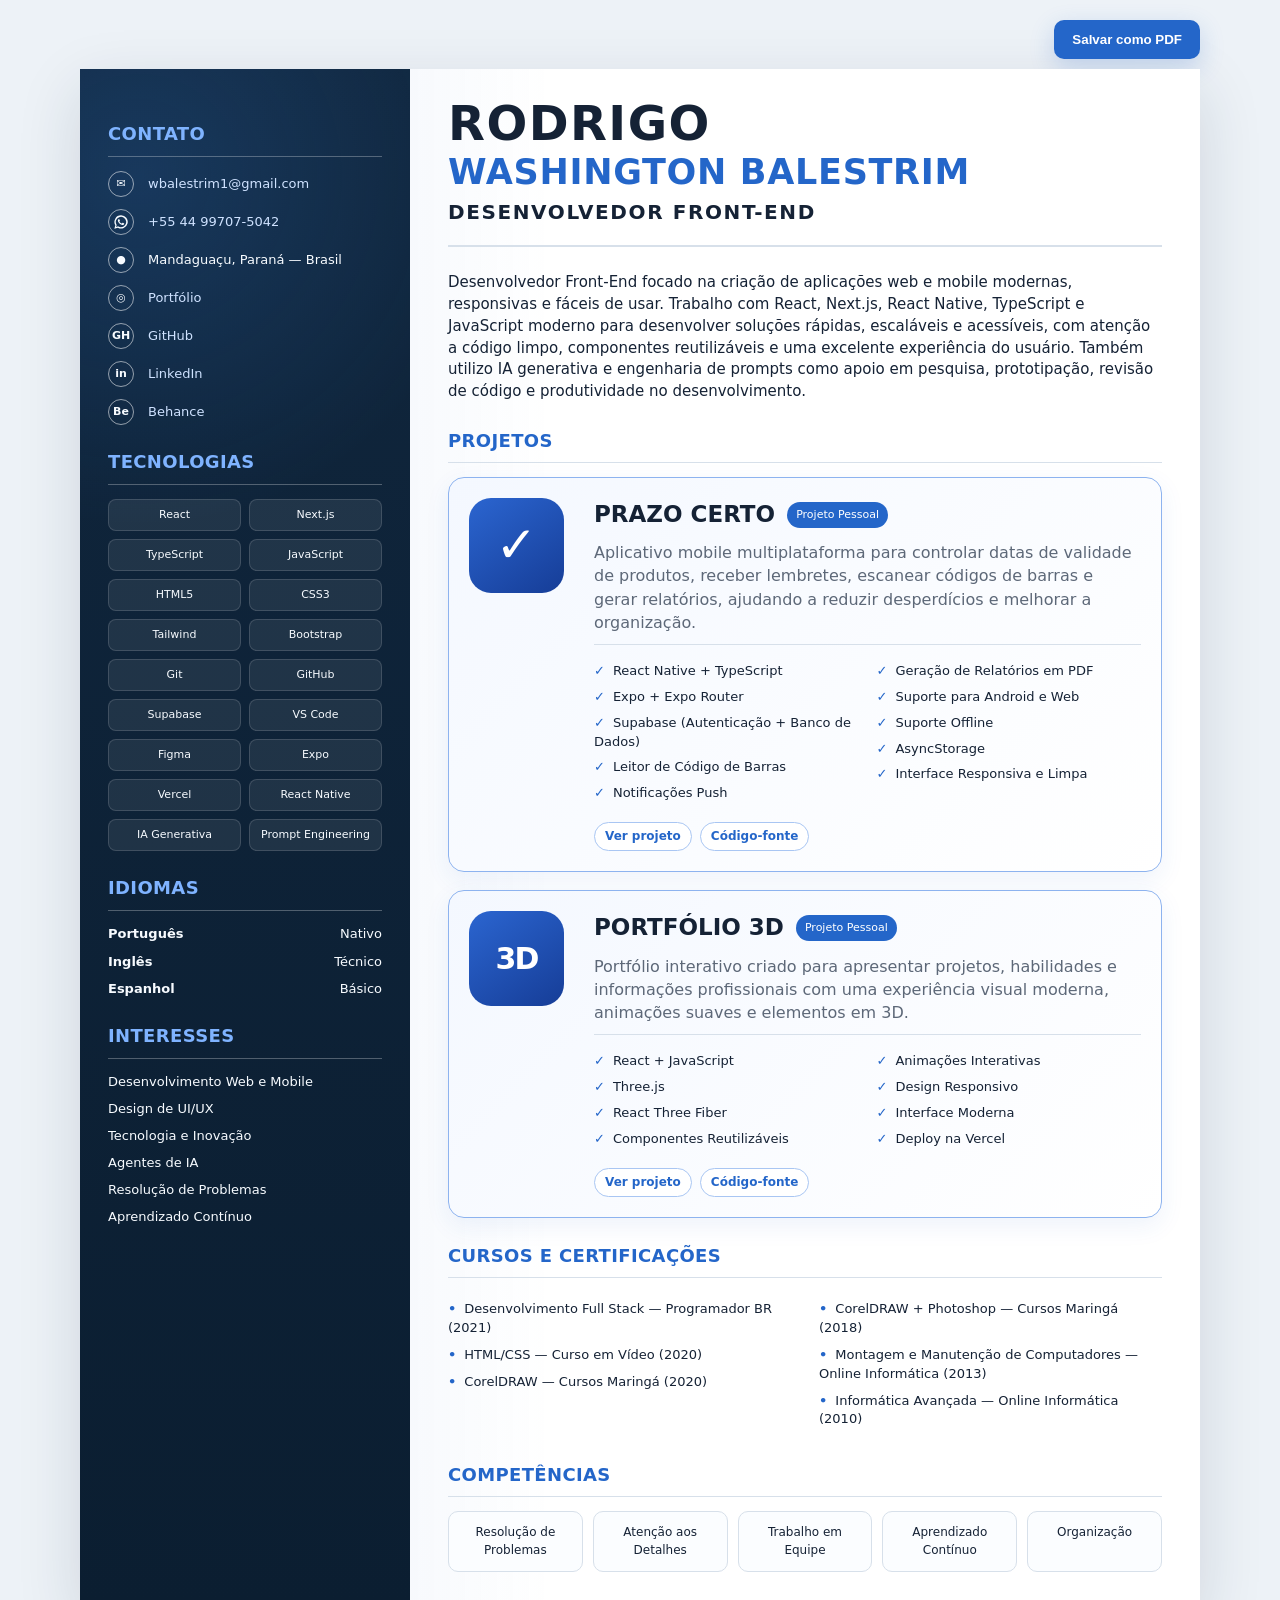
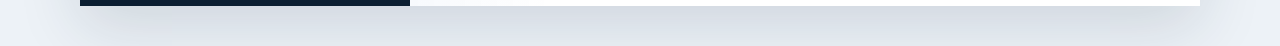
==== index-ptbr.html @ c4f9ded7 "Fit Portuguese resume within A4" ====
<!DOCTYPE html>
<html lang="pt-BR">
<head>
  <meta charset="UTF-8" />
  <meta name="viewport" content="width=device-width, initial-scale=1.0" />
  <meta name="description" content="Currículo de Rodrigo Washington Balestrim - Desenvolvedor Front-End" />
  <title>Rodrigo Balestrim | Desenvolvedor Front-End</title>
  <link rel="stylesheet" href="style.css?v=20260803-3" />
</head>
<body class="pt-br">
  <div class="toolbar no-print">
    <button id="printBtn" type="button" aria-label="Salvar currículo em PDF">
      Salvar como PDF
    </button>
  </div>

  <main class="resume" id="resume">
    <aside class="sidebar">
      <section class="side-section">
        <h2>Contato</h2>
        <ul class="contact-list">
          <li>
            <span class="icon">✉</span>
            <a href="mailto:wbalestrim1@gmail.com">wbalestrim1@gmail.com</a>
          </li>
          <li>
            <a class="icon whatsapp-icon" href="https://wa.me/5544997075042" target="_blank" rel="noopener noreferrer" aria-label="Conversar pelo WhatsApp"><svg viewBox="0 0 24 24" aria-hidden="true"><path d="M12 2a9.84 9.84 0 0 0-8.45 14.88L2 22l5.25-1.5A9.91 9.91 0 1 0 12 2Zm0 17.8a7.8 7.8 0 0 1-3.98-1.08l-.29-.17-3.11.89.91-3.03-.19-.3A7.8 7.8 0 1 1 12 19.8Zm4.28-5.84c-.23-.12-1.39-.69-1.61-.76-.21-.08-.37-.12-.52.12-.16.23-.61.76-.75.92-.13.16-.27.18-.5.06-.24-.12-.99-.36-1.88-1.16a7.05 7.05 0 0 1-1.3-1.61c-.14-.24-.02-.36.1-.48.11-.1.24-.27.35-.41.12-.14.16-.24.24-.4.08-.15.04-.29-.02-.4-.06-.12-.53-1.27-.72-1.74-.19-.46-.38-.4-.52-.41h-.45c-.16 0-.41.06-.63.29-.21.23-.82.8-.82 1.95s.84 2.26.95 2.42c.12.16 1.65 2.52 4 3.54.56.24 1 .39 1.34.5.56.18 1.07.15 1.47.09.45-.07 1.39-.57 1.59-1.12.19-.55.19-1.02.13-1.12-.05-.1-.21-.16-.45-.28Z"/></svg></a>
            <a href="https://wa.me/5544997075042" target="_blank" rel="noopener noreferrer">+55 44 99707-5042</a>
          </li>
          <li>
            <span class="icon">●</span>
            <span>Mandaguaçu, Paraná — Brasil</span>
          </li>
          <li>
            <span class="icon">◎</span>
            <a href="https://portfolio-3d-eight-nu.vercel.app" target="_blank" rel="noopener noreferrer">Portfólio</a>
          </li>
          <li>
            <span class="icon">GH</span>
            <a href="https://github.com/RodrigoBalestrim" target="_blank" rel="noopener noreferrer">GitHub</a>
          </li>
          <li>
            <span class="icon">in</span>
            <a href="https://linkedin.com/in/rodrigo-balestrim" target="_blank" rel="noopener noreferrer">LinkedIn</a>
          </li>
          <li>
            <span class="icon">Be</span>
            <a href="https://behance.net/rodrigobalestr1" target="_blank" rel="noopener noreferrer">Behance</a>
          </li>
        </ul>
      </section>

      <section class="side-section">
        <h2>Tecnologias</h2>
        <div class="tech-grid">
          <span>React</span><span>Next.js</span><span>TypeScript</span><span>JavaScript</span>
          <span>HTML5</span><span>CSS3</span><span>Tailwind</span><span>Bootstrap</span>
          <span>Git</span><span>GitHub</span><span>Supabase</span><span>VS Code</span>
          <span>Figma</span><span>Expo</span><span>Vercel</span><span>React Native</span>
          <span>IA Generativa</span><span>Prompt Engineering</span>
        </div>
      </section>

      <section class="side-section compact">
        <h2>Idiomas</h2>
        <p><strong>Português</strong><span>Nativo</span></p>
        <p><strong>Inglês</strong><span>Técnico</span></p>
        <p><strong>Espanhol</strong><span>Básico</span></p>
      </section>

      <section class="side-section compact">
        <h2>Interesses</h2>
        <ul class="plain-list">
          <li>Desenvolvimento Web e Mobile</li>
          <li>Design de UI/UX</li>
          <li>Tecnologia e Inovação</li>
          <li>Agentes de IA</li>
          <li>Resolução de Problemas</li>
          <li>Aprendizado Contínuo</li>
        </ul>
      </section>
    </aside>

    <section class="content">
      <header class="hero">
        <p class="first-name">RODRIGO</p>
        <h1>WASHINGTON BALESTRIM</h1>
        <p class="role">DESENVOLVEDOR FRONT-END</p>
      </header>

      <section class="main-section summary">
        <p>
          Desenvolvedor Front-End focado na criação de aplicações web e mobile modernas, responsivas e fáceis de usar. Trabalho com React, Next.js, React Native, TypeScript e JavaScript moderno para desenvolver soluções rápidas, escaláveis e acessíveis, com atenção a código limpo, componentes reutilizáveis e uma excelente experiência do usuário. Também utilizo IA generativa e engenharia de prompts como apoio em pesquisa, prototipação, revisão de código e produtividade no desenvolvimento.
        </p>
      </section>

      <section class="main-section">
        <h2>Projetos</h2>
        <div class="portfolio-grid">
        <article class="project-card">
          <div class="project-icon" aria-hidden="true">✓</div>
          <div class="project-body">
            <div class="project-title-row">
              <h3>Prazo Certo</h3>
              <span>Projeto Pessoal</span>
            </div>
            <p>
              Aplicativo mobile multiplataforma para controlar datas de validade de produtos, receber lembretes, escanear códigos de barras e gerar relatórios, ajudando a reduzir desperdícios e melhorar a organização.
            </p>
            <div class="feature-columns">
              <ul>
                <li>React Native + TypeScript</li>
                <li>Expo + Expo Router</li>
                <li>Supabase (Autenticação + Banco de Dados)</li>
                <li>Leitor de Código de Barras</li>
                <li>Notificações Push</li>
              </ul>
              <ul>
                <li>Geração de Relatórios em PDF</li>
                <li>Suporte para Android e Web</li>
                <li>Suporte Offline</li>
                <li>AsyncStorage</li>
                <li>Interface Responsiva e Limpa</li>
              </ul>
            </div>
            <div class="project-links" aria-label="Links do projeto Prazo Certo">
              <a href="https://prazo-certo.expo.app" target="_blank" rel="noopener noreferrer">Ver projeto</a>
              <a href="https://github.com/RodrigoBalestrim/prazo-certo-app" target="_blank" rel="noopener noreferrer">Código-fonte</a>
            </div>
          </div>
        </article>
        <article class="project-card">
          <div class="project-icon project-icon-portfolio" aria-hidden="true">3D</div>
          <div class="project-body">
            <div class="project-title-row">
              <h3>Portfólio 3D</h3>
              <span>Projeto Pessoal</span>
            </div>
            <p>
              Portfólio interativo criado para apresentar projetos, habilidades e informações profissionais com uma experiência visual moderna, animações suaves e elementos em 3D.
            </p>
            <div class="feature-columns">
              <ul>
                <li>React + JavaScript</li>
                <li>Three.js</li>
                <li>React Three Fiber</li>
                <li>Componentes Reutilizáveis</li>
              </ul>
              <ul>
                <li>Animações Interativas</li>
                <li>Design Responsivo</li>
                <li>Interface Moderna</li>
                <li>Deploy na Vercel</li>
              </ul>
            </div>
            <div class="project-links" aria-label="Links do projeto Portfólio 3D">
              <a href="https://portfolio-3d-eight-nu.vercel.app" target="_blank" rel="noopener noreferrer">Ver projeto</a>
              <a href="https://github.com/RodrigoBalestrim/portfolio-rodrigo-balestrim" target="_blank" rel="noopener noreferrer">Código-fonte</a>
            </div>
          </div>
        </article>
        </div>
      </section>

      <section class="main-section">
        <h2>Cursos e Certificações</h2>
        <div class="cert-grid">
          <ul>
            <li>Desenvolvimento Full Stack — Programador BR (2021)</li>
            <li>HTML/CSS — Curso em Vídeo (2020)</li>
            <li>CorelDRAW — Cursos Maringá (2020)</li>
          </ul>
          <ul>
            <li>CorelDRAW + Photoshop — Cursos Maringá (2018)</li>
            <li>Montagem e Manutenção de Computadores — Online Informática (2013)</li>
            <li>Informática Avançada — Online Informática (2010)</li>
          </ul>
        </div>
      </section>

      <section class="main-section">
        <h2>Competências</h2>
        <div class="strengths">
          <span>Resolução de Problemas</span>
          <span>Atenção aos Detalhes</span>
          <span>Trabalho em Equipe</span>
          <span>Aprendizado Contínuo</span>
          <span>Organização</span>
        </div>
      </section>
    </section>
  </main>

  <script src="script.js"></script>
</body>
</html>
---- style.css ----
* {
  box-sizing: border-box;
}

:root {
  --navy: #10263d;
  --navy-2: #0b1e31;
  --blue: #2466c9;
  --blue-soft: #7fb3ff;
  --text: #152235;
  --muted: #5d6878;
  --line: #d7e0ea;
  --paper: #ffffff;
  --page-bg: #edf2f7;
}

html {
  scroll-behavior: smooth;
}

body {
  margin: 0;
  background: var(--page-bg);
  color: var(--text);
  font-family: Inter, ui-sans-serif, system-ui, -apple-system, BlinkMacSystemFont, "Segoe UI", sans-serif;
  line-height: 1.45;
}

a {
  color: inherit;
}

.toolbar {
  width: min(1120px, calc(100% - 32px));
  margin: 20px auto 10px;
  display: flex;
  align-items: center;
  gap: 12px;
  justify-content: flex-end;
}

.portfolio-back {
  border: 1px solid var(--blue);
  border-radius: 10px;
  color: var(--blue);
  font-weight: 700;
  padding: 11px 16px;
  text-decoration: none;
  transition: background .2s ease, color .2s ease, transform .2s ease;
}

.portfolio-back:hover {
  background: var(--blue);
  color: #fff;
  transform: translateY(-2px);
}

.toolbar button {
  border: 0;
  border-radius: 10px;
  background: var(--blue);
  color: #fff;
  font-weight: 700;
  padding: 12px 18px;
  cursor: pointer;
  box-shadow: 0 8px 24px rgba(36, 102, 201, .22);
}

.resume {
  width: min(1120px, calc(100% - 32px));
  margin: 0 auto 40px;
  background: var(--paper);
  display: grid;
  grid-template-columns: 330px 1fr;
  box-shadow: 0 20px 60px rgba(19, 39, 66, .14);
  overflow: hidden;
}

.sidebar {
  background:
    radial-gradient(circle at 18% 7%, rgba(53, 124, 210, .22), transparent 24%),
    linear-gradient(180deg, var(--navy), var(--navy-2));
  color: #f7fbff;
  padding: 28px 28px 34px;
}

.side-section {
  margin-top: 24px;
}

.side-section h2,
.main-section h2 {
  margin: 0 0 14px;
  font-size: 18px;
  letter-spacing: .02em;
  text-transform: uppercase;
  color: var(--blue-soft);
  border-bottom: 1px solid rgba(255,255,255,.28);
  padding-bottom: 9px;
}

.contact-list,
.plain-list,
.cert-grid ul,
.feature-columns ul {
  margin: 0;
  padding: 0;
  list-style: none;
}

.contact-list li {
  display: grid;
  grid-template-columns: 30px 1fr;
  gap: 10px;
  align-items: center;
  margin: 12px 0;
  font-size: 13px;
}

.contact-list a {
  color: #cfe2ff;
  text-decoration: none;
  word-break: break-word;
}

.contact-list a:hover {
  text-decoration: underline;
}

.icon {
  width: 26px;
  height: 26px;
  border: 1px solid rgba(255,255,255,.55);
  border-radius: 50%;
  display: grid;
  place-items: center;
  font-size: 11px;
  font-weight: 800;
}

.whatsapp-icon {
  color: inherit !important;
  text-decoration: none !important;
}

.whatsapp-icon svg {
  width: 16px;
  height: 16px;
  fill: currentColor;
}

.tech-grid {
  display: grid;
  grid-template-columns: repeat(2, 1fr);
  gap: 8px;
}

.tech-grid span {
  background: rgba(255,255,255,.08);
  border: 1px solid rgba(255,255,255,.14);
  border-radius: 8px;
  padding: 7px 8px;
  text-align: center;
  font-size: 11px;
}

.compact p {
  display: flex;
  justify-content: space-between;
  gap: 16px;
  margin: 9px 0;
  font-size: 13px;
}

.plain-list li {
  margin: 8px 0;
  font-size: 13px;
}

.content {
  padding: 32px 38px 34px;
  background:
    linear-gradient(90deg, rgba(36,102,201,.035), transparent 18%),
    #fff;
}

.hero {
  border-bottom: 2px solid var(--line);
  padding-bottom: 18px;
}

.hero .first-name {
  margin: 0;
  font-size: 48px;
  line-height: .95;
  font-weight: 900;
  letter-spacing: .03em;
}

.hero h1 {
  margin: 7px 0 3px;
  color: var(--blue);
  font-size: 35px;
  line-height: 1.05;
  letter-spacing: .02em;
}

.hero .role {
  margin: 8px 0 0;
  font-size: 20px;
  font-weight: 700;
  letter-spacing: .08em;
}

.main-section {
  margin-top: 25px;
}

.main-section h2 {
  color: var(--blue);
  border-bottom: 1px solid var(--line);
  padding-bottom: 8px;
}

.summary {
  font-size: 15px;
}

.timeline {
  border-left: 2px solid #b8c8dc;
  margin-left: 10px;
  padding-left: 24px;
}

.timeline article {
  position: relative;
  margin: 0 0 22px;
}

.timeline article::before {
  content: "";
  position: absolute;
  left: -31px;
  top: 5px;
  width: 11px;
  height: 11px;
  background: var(--blue);
  border-radius: 50%;
  box-shadow: 0 0 0 3px #fff;
}

.time-head {
  display: flex;
  justify-content: space-between;
  gap: 20px;
  align-items: flex-start;
}

.time-head h3 {
  margin: 0;
  font-size: 17px;
}

.time-head strong {
  display: inline-block;
  margin-top: 3px;
  color: var(--blue);
}

.time-head > span {
  white-space: nowrap;
  color: #2f3c4f;
}

.timeline p {
  margin: 7px 0 0;
  color: var(--muted);
}

.portfolio-grid {
  display: grid;
  gap: 18px;
}

.project-card {
  border: 1px solid #8db3ef;
  background: linear-gradient(135deg, #f4f8ff, #ffffff);
  border-radius: 16px;
  padding: 20px;
  display: grid;
  grid-template-columns: 105px 1fr;
  gap: 20px;
  box-shadow: 0 8px 24px rgba(36,102,201,.08);
  transition: transform .2s ease, box-shadow .2s ease;
}

.project-card:hover {
  transform: translateY(-2px);
  box-shadow: 0 12px 30px rgba(36,102,201,.14);
}

.project-icon {
  width: 95px;
  height: 95px;
  border-radius: 22px;
  display: grid;
  place-items: center;
  background: linear-gradient(145deg, #2b65d0, #163d97);
  color: #fff;
  font-size: 50px;
  font-weight: 900;
}

.project-icon-portfolio {
  font-size: 30px;
  letter-spacing: -.06em;
}

.project-title-row {
  display: flex;
  align-items: center;
  gap: 12px;
}

.project-title-row h3 {
  margin: 0;
  font-size: 23px;
  text-transform: uppercase;
}

.project-title-row span {
  background: var(--blue);
  color: #fff;
  font-size: 11px;
  padding: 5px 9px;
  border-radius: 999px;
  white-space: nowrap;
}

.project-body > p {
  margin: 10px 0;
  color: var(--muted);
}

.feature-columns {
  display: grid;
  grid-template-columns: 1fr 1fr;
  gap: 18px;
  border-top: 1px solid var(--line);
  padding-top: 10px;
}

.feature-columns li {
  margin: 7px 0;
  font-size: 13px;
}

.feature-columns li::before {
  content: "✓";
  color: var(--blue);
  font-weight: 900;
  margin-right: 8px;
}

.project-links {
  display: flex;
  flex-wrap: wrap;
  gap: 8px;
  margin-top: 12px;
}

.project-links a {
  color: var(--blue);
  font-weight: 700;
  text-decoration: none;
  overflow-wrap: anywhere;
  border: 1px solid #a9c6f3;
  border-radius: 999px;
  padding: 5px 10px;
  font-size: 12px;
  background: #fff;
}

.project-links a:hover {
  color: #fff;
  background: var(--blue);
  border-color: var(--blue);
}

.cert-grid {
  display: grid;
  grid-template-columns: 1fr 1fr;
  gap: 28px;
}

.cert-grid li {
  margin: 8px 0;
  font-size: 13px;
}

.cert-grid li::before {
  content: "•";
  color: var(--blue);
  font-weight: 900;
  margin-right: 8px;
}

.strengths {
  display: grid;
  grid-template-columns: repeat(5, 1fr);
  gap: 10px;
}

.strengths span {
  border: 1px solid var(--line);
  border-radius: 10px;
  padding: 12px 8px;
  text-align: center;
  font-size: 12px;
  background: #fbfdff;
}

@media (max-width: 900px) {
  .resume {
    grid-template-columns: 1fr;
  }

  .sidebar {
    padding-bottom: 28px;
  }

  .content {
    padding: 28px 24px;
  }

  .strengths {
    grid-template-columns: repeat(2, 1fr);
  }
}

@media (max-width: 620px) {
  .resume,
  .toolbar {
    width: 100%;
    margin: 0;
  }

  .toolbar {
    padding: 10px;
    gap: 8px;
  }

  .portfolio-back,
  .toolbar button {
    flex: 1;
    padding: 10px 8px;
    text-align: center;
  }

  .hero .first-name {
    font-size: 38px;
  }

  .hero h1 {
    font-size: 28px;
  }

  .time-head,
  .project-title-row {
    flex-direction: column;
    align-items: flex-start;
  }

  .project-card {
    grid-template-columns: 1fr;
  }

  .project-icon {
    width: 76px;
    height: 76px;
    border-radius: 18px;
  }

  .feature-columns,
  .cert-grid {
    grid-template-columns: 1fr;
  }
}

@media print {
  @page {
    size: A4;
    margin: 0;
  }

  * {
    -webkit-print-color-adjust: exact;
    print-color-adjust: exact;
  }

  body {
    background: #fff;
  }

  .no-print {
    display: none !important;
  }

  .resume {
    width: 152.2mm;
    height: 215.2mm;
    margin: 0;
    box-shadow: none;
    grid-template-columns: 42mm 1fr;
    overflow: hidden;
    transform: scale(1.38);
    transform-origin: top left;
  }

  .pt-br .resume {
    width: 156.7mm;
    height: 221.6mm;
    grid-template-columns: 43.3mm 1fr;
    transform: scale(1.34);
  }

  .sidebar {
    padding: 7mm 5mm 5mm;
  }

  .content {
    padding: 6mm 7mm 3mm;
  }

  .side-section {
    margin-top: 3.2mm;
  }

  .side-section h2,
  .main-section h2 {
    margin-bottom: 2mm;
    padding-bottom: 1.2mm;
    font-size: 8pt;
  }

  .contact-list li,
  .plain-list li,
  .compact p,
  .tech-grid span {
    font-size: 5.8pt;
  }

  .contact-list li {
    grid-template-columns: 5mm 1fr;
    gap: 1.5mm;
    margin: 1.4mm 0;
  }

  .icon {
    width: 4.5mm;
    height: 4.5mm;
    font-size: 5pt;
  }

  .whatsapp-icon svg {
    width: 2.8mm;
    height: 2.8mm;
  }

  .tech-grid {
    gap: 1mm;
  }

  .tech-grid span {
    border-radius: 1.5mm;
    padding: 1mm .8mm;
  }

  .compact p,
  .plain-list li {
    margin: 1.1mm 0;
  }

  .hero .first-name {
    font-size: 23pt;
  }

  .hero h1 {
    margin: 1mm 0 .5mm;
    font-size: 18pt;
  }

  .hero .role {
    margin-top: 1mm;
    font-size: 9pt;
  }

  .hero {
    padding-bottom: 3mm;
  }

  .summary,
  .timeline p,
  .project-body > p {
    font-size: 6.4pt;
  }

  .main-section {
    margin-top: 1mm;
    break-inside: avoid;
  }

  .timeline article {
    margin-bottom: 4mm;
  }

  .project-card {
    padding: 2.5mm;
    grid-template-columns: 17mm 1fr;
    gap: 2.5mm;
    border-radius: 3mm;
  }

  .portfolio-grid {
    gap: 2.5mm;
  }

  .project-card:hover {
    transform: none;
    box-shadow: 0 8px 24px rgba(36,102,201,.08);
  }

  .project-icon {
    width: 16mm;
    height: 16mm;
    border-radius: 3.5mm;
    font-size: 17pt;
  }

  .project-icon-portfolio {
    font-size: 12pt;
  }

  .project-title-row h3 {
    font-size: 9.5pt;
  }

  .project-title-row span {
    padding: .8mm 1.5mm;
    font-size: 5.5pt;
  }

  .project-body > p {
    margin: 1.5mm 0;
  }

  .project-links {
    gap: 1mm;
    margin-top: 1.5mm;
  }

  .project-links a {
    padding: .7mm 1.5mm;
    font-size: 5.5pt;
  }

  .feature-columns {
    gap: 2.5mm;
    padding-top: 1.2mm;
  }

  .feature-columns li,
  .cert-grid li {
    font-size: 5.8pt;
    margin: .8mm 0;
  }

  .feature-columns li::before,
  .cert-grid li::before {
    margin-right: 1mm;
  }

  .time-head h3 {
    font-size: 8pt;
  }

  .time-head,
  .cert-grid {
    font-size: 6.4pt;
  }

  .cert-grid {
    gap: 4mm;
  }

  .strengths span {
    border-radius: 1.5mm;
    font-size: 5.5pt;
    padding: 1.5mm .8mm;
  }
}
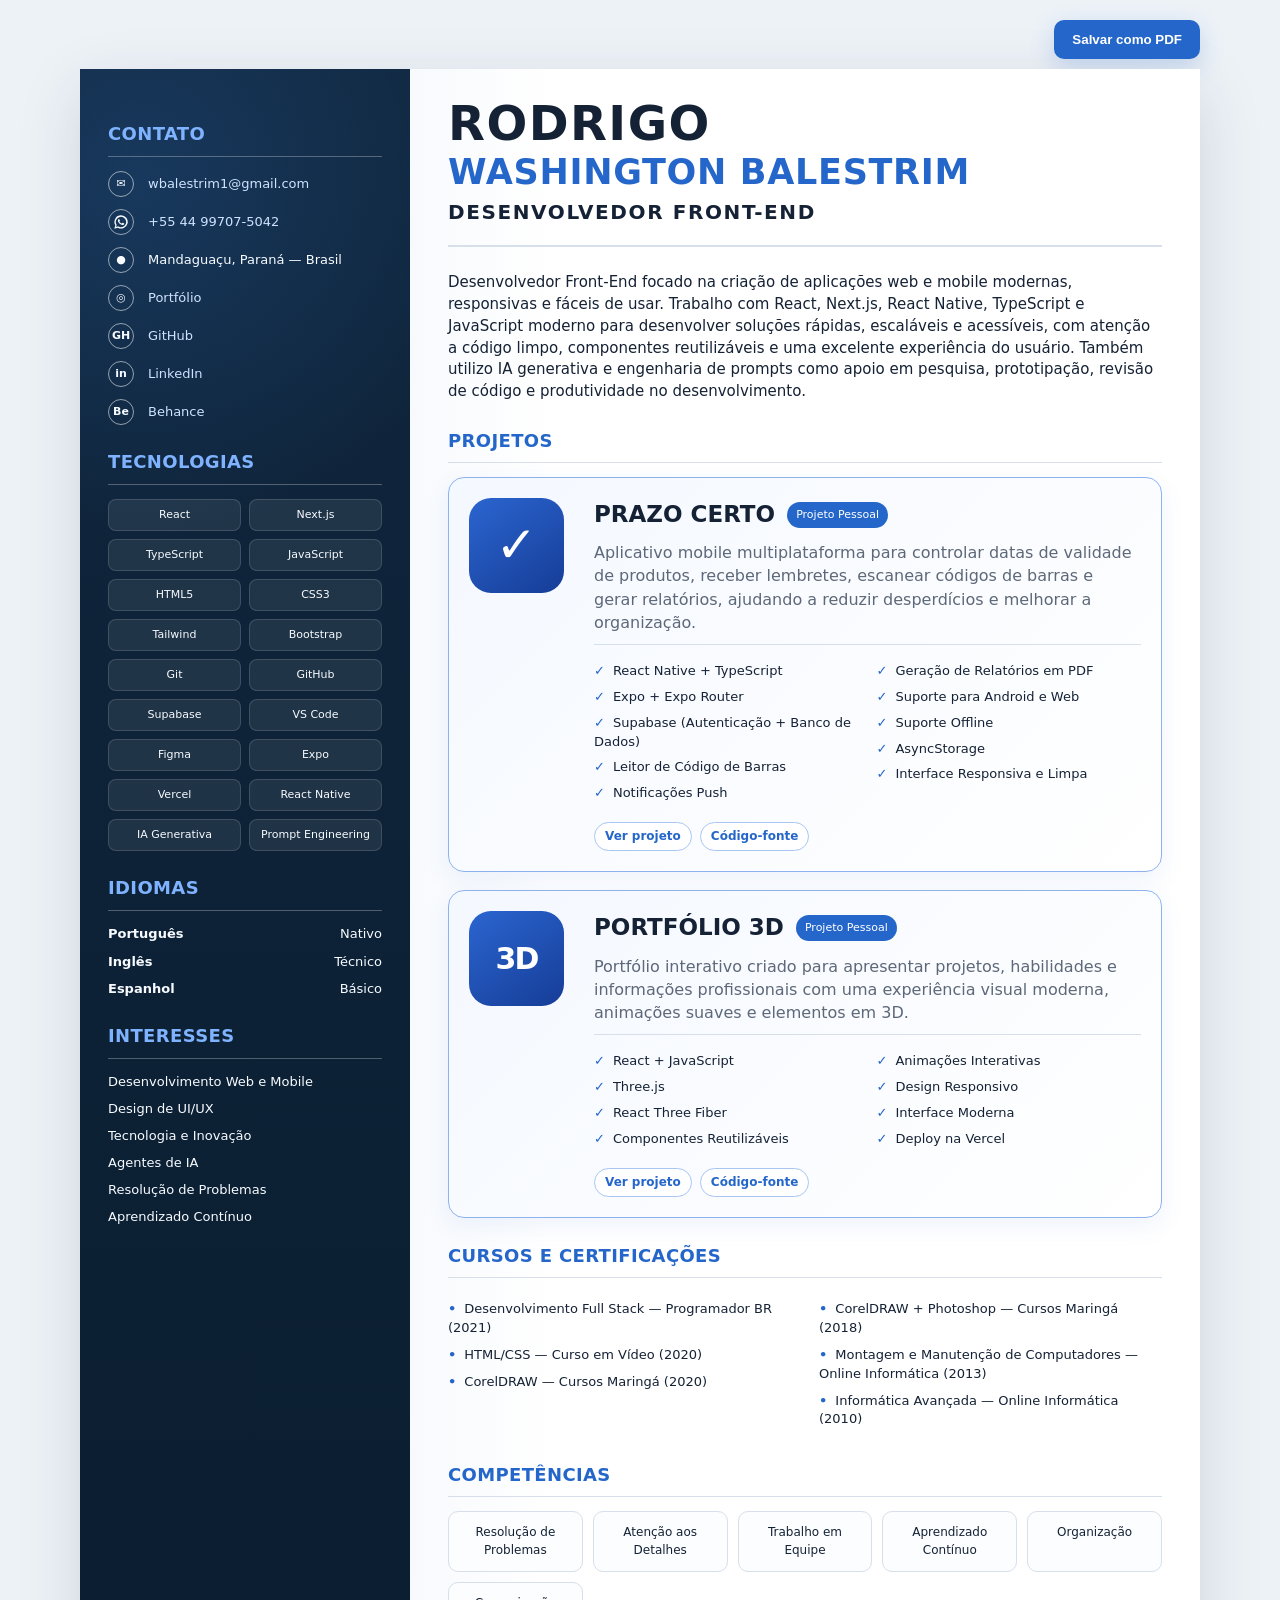
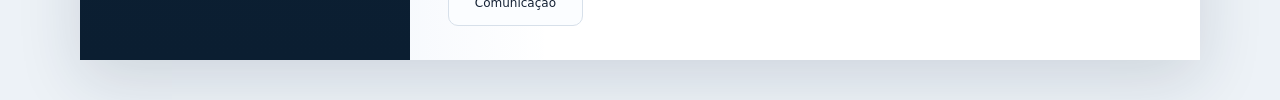
==== commit dd2cdf28: "Add communication strength to Portuguese resume" ====
--- a/index-ptbr.html
+++ b/index-ptbr.html
@@ -5,7 +5,7 @@
   <meta name="viewport" content="width=device-width, initial-scale=1.0" />
   <meta name="description" content="Currículo de Rodrigo Washington Balestrim - Desenvolvedor Front-End" />
   <title>Rodrigo Balestrim | Desenvolvedor Front-End</title>
-  <link rel="stylesheet" href="style.css?v=20260803-3" />
+  <link rel="stylesheet" href="style.css?v=20260803-6" />
 </head>
 <body class="pt-br">
   <div class="toolbar no-print">
@@ -186,6 +186,7 @@
           <span>Trabalho em Equipe</span>
           <span>Aprendizado Contínuo</span>
           <span>Organização</span>
+          <span>Comunicação</span>
         </div>
       </section>
     </section>
--- a/style.css
+++ b/style.css
@@ -518,10 +518,14 @@
   }
 
   .pt-br .resume {
-    width: 156.7mm;
-    height: 221.6mm;
-    grid-template-columns: 43.3mm 1fr;
-    transform: scale(1.34);
+    width: 168mm;
+    height: 237.6mm;
+    grid-template-columns: 46.4mm 1fr;
+    transform: scale(1.25);
+  }
+
+  .pt-br .strengths {
+    grid-template-columns: repeat(3, 1fr);
   }
 
   .sidebar {
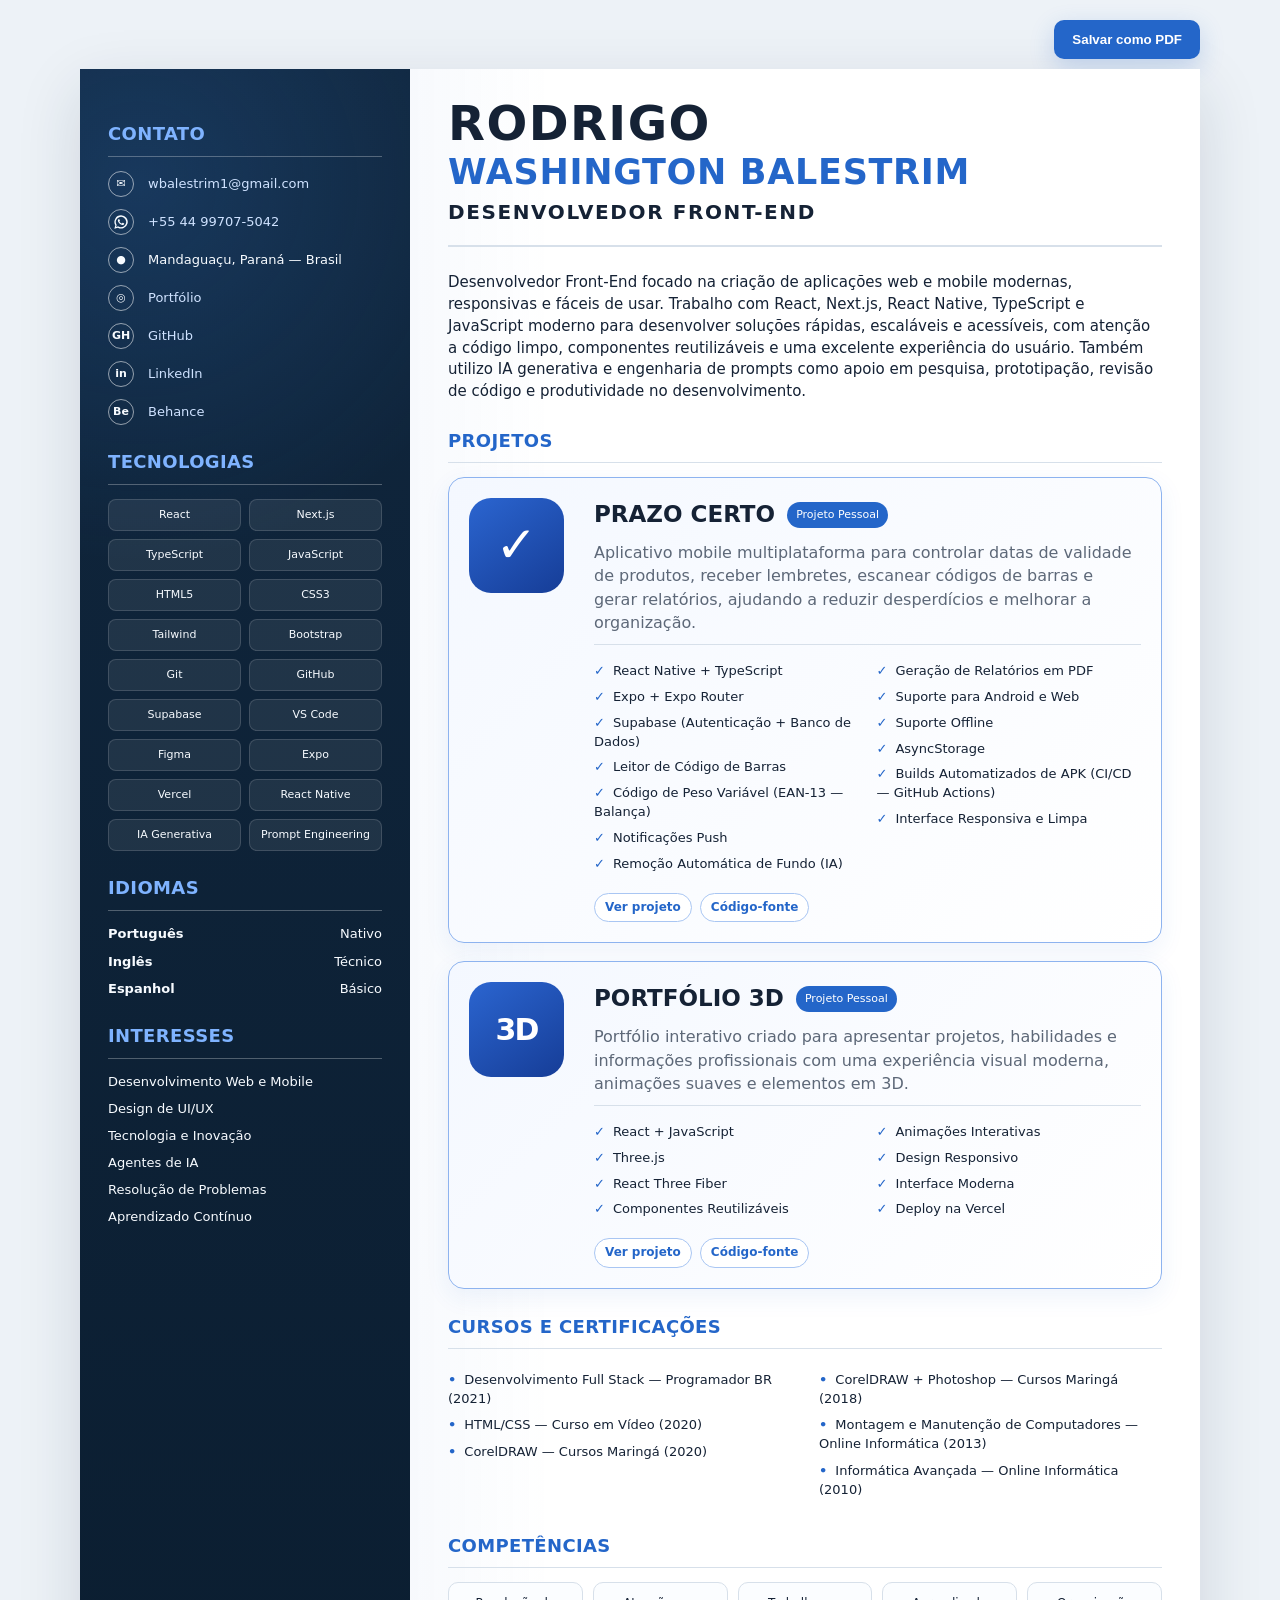
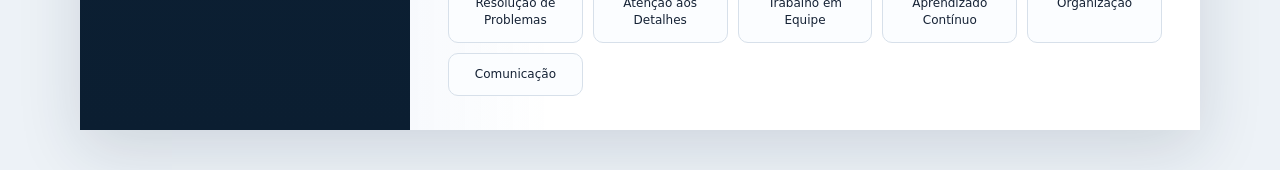
==== commit 5e967582: "Update Prazo Certo features: variable-weight barcode, AI background removal, CI/CD APK builds" ====
--- a/index-ptbr.html
+++ b/index-ptbr.html
@@ -5,7 +5,7 @@
   <meta name="viewport" content="width=device-width, initial-scale=1.0" />
   <meta name="description" content="Currículo de Rodrigo Washington Balestrim - Desenvolvedor Front-End" />
   <title>Rodrigo Balestrim | Desenvolvedor Front-End</title>
-  <link rel="stylesheet" href="style.css?v=20260803-6" />
+  <link rel="stylesheet" href="style.css?v=20260811" />
 </head>
 <body class="pt-br">
   <div class="toolbar no-print">
@@ -113,13 +113,16 @@
                 <li>Expo + Expo Router</li>
                 <li>Supabase (Autenticação + Banco de Dados)</li>
                 <li>Leitor de Código de Barras</li>
+                <li>Código de Peso Variável (EAN-13 — Balança)</li>
                 <li>Notificações Push</li>
+                <li>Remoção Automática de Fundo (IA)</li>
               </ul>
               <ul>
                 <li>Geração de Relatórios em PDF</li>
                 <li>Suporte para Android e Web</li>
                 <li>Suporte Offline</li>
                 <li>AsyncStorage</li>
+                <li>Builds Automatizados de APK (CI/CD — GitHub Actions)</li>
                 <li>Interface Responsiva e Limpa</li>
               </ul>
             </div>
--- a/style.css
+++ b/style.css
@@ -525,7 +525,7 @@
   }
 
   .pt-br .strengths {
-    grid-template-columns: repeat(3, 1fr);
+    grid-template-columns: repeat(6, 1fr);
   }
 
   .sidebar {
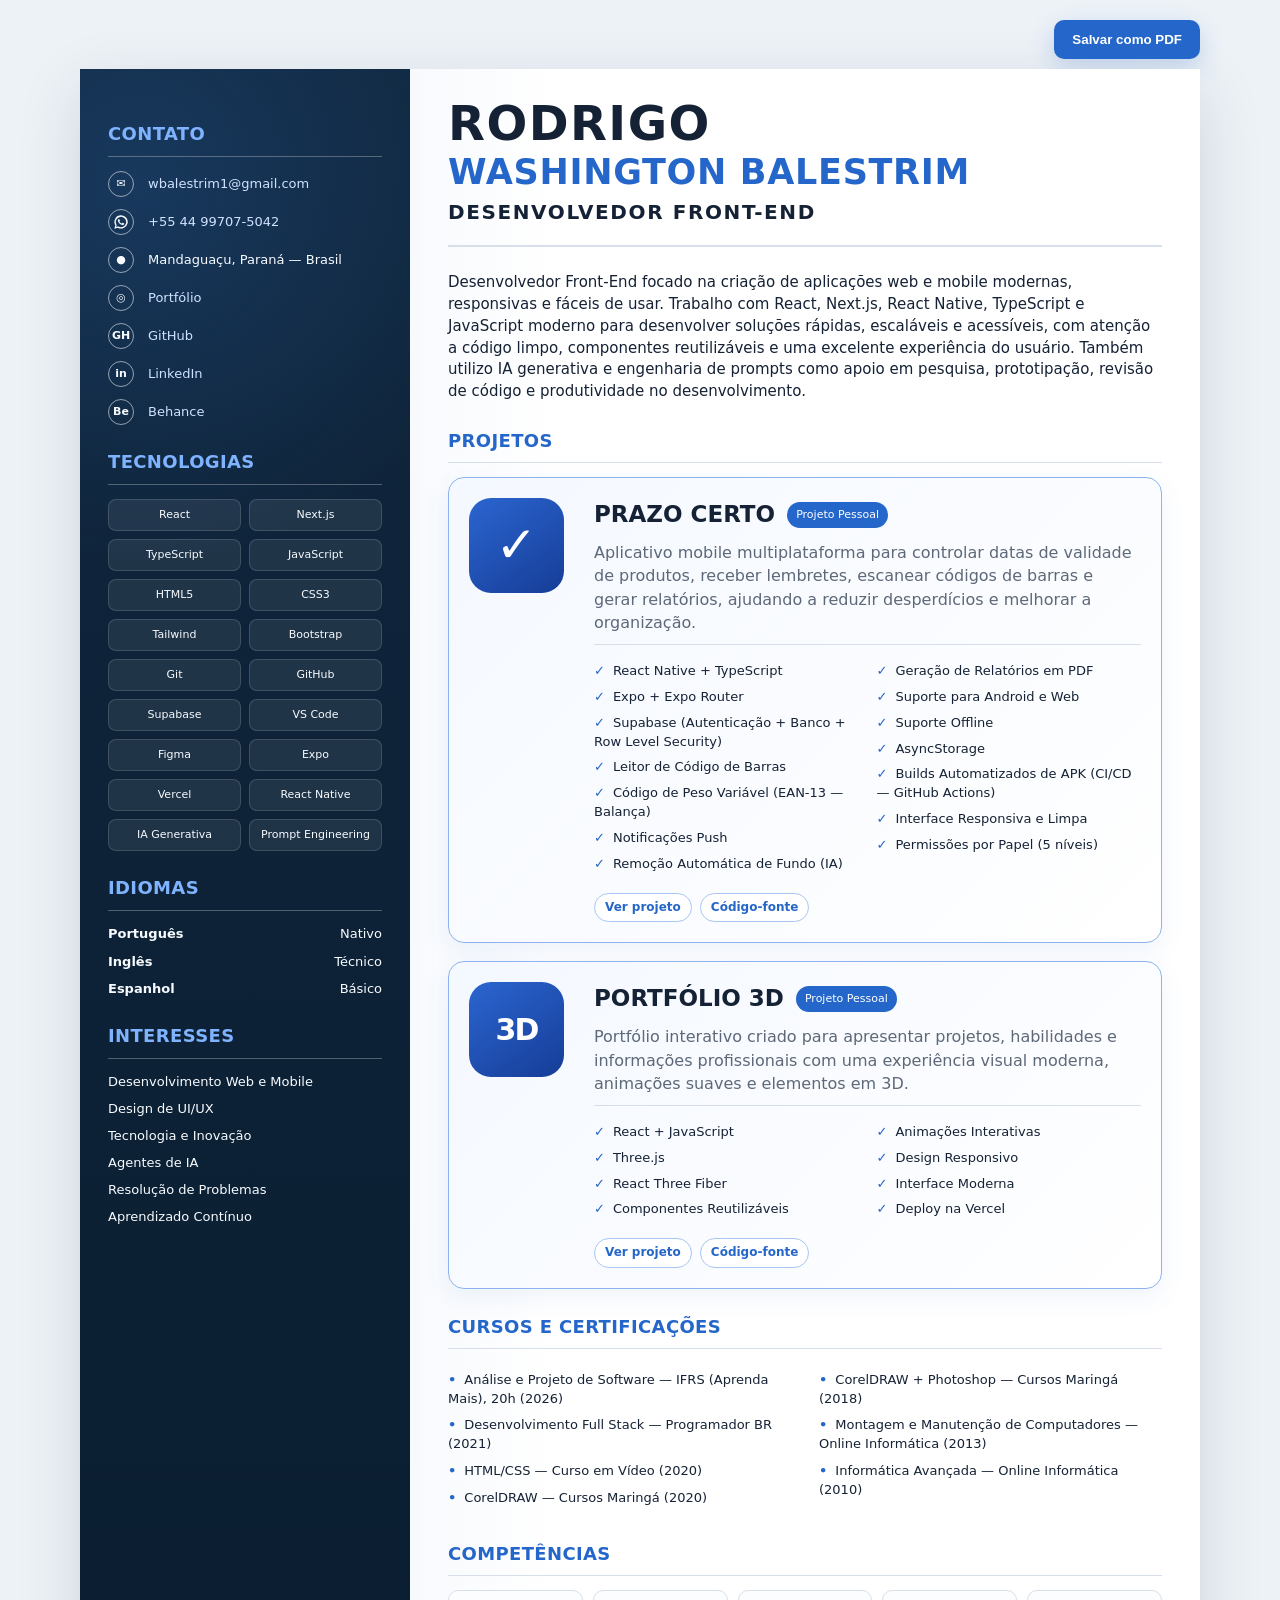
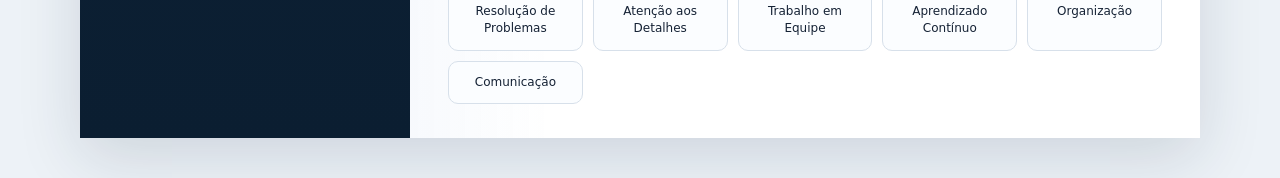
==== commit 9fd8f330: "Add RLS, role-based permissions and IFRS 2026 certificate" ====
--- a/index-ptbr.html
+++ b/index-ptbr.html
@@ -111,7 +111,7 @@
               <ul>
                 <li>React Native + TypeScript</li>
                 <li>Expo + Expo Router</li>
-                <li>Supabase (Autenticação + Banco de Dados)</li>
+                <li>Supabase (Autenticação + Banco + Row Level Security)</li>
                 <li>Leitor de Código de Barras</li>
                 <li>Código de Peso Variável (EAN-13 — Balança)</li>
                 <li>Notificações Push</li>
@@ -124,6 +124,7 @@
                 <li>AsyncStorage</li>
                 <li>Builds Automatizados de APK (CI/CD — GitHub Actions)</li>
                 <li>Interface Responsiva e Limpa</li>
+                <li>Permissões por Papel (5 níveis)</li>
               </ul>
             </div>
             <div class="project-links" aria-label="Links do projeto Prazo Certo">
@@ -169,7 +170,8 @@
         <h2>Cursos e Certificações</h2>
         <div class="cert-grid">
           <ul>
-            <li>Desenvolvimento Full Stack — Programador BR (2021)</li>
+            <li>Análise e Projeto de Software — IFRS (Aprenda Mais), 20h (2026)</li>
+                <li>Desenvolvimento Full Stack — Programador BR (2021)</li>
             <li>HTML/CSS — Curso em Vídeo (2020)</li>
             <li>CorelDRAW — Cursos Maringá (2020)</li>
           </ul>
